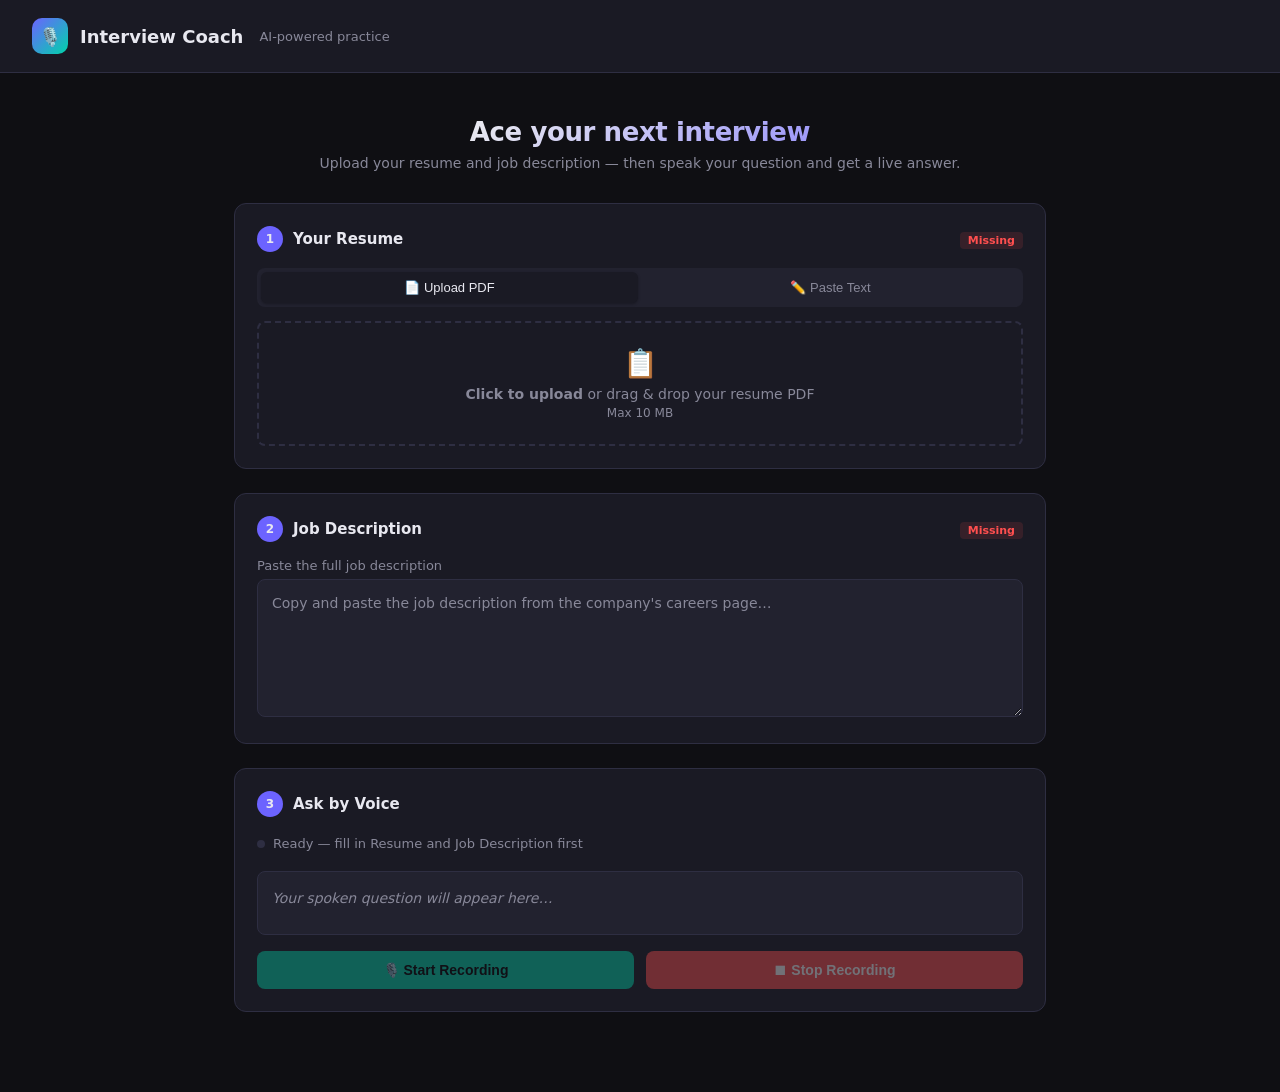
==== public/interview/index.html @ 5d4cbaa8 "Initial commit: AI Interview Coach server" ====
<!DOCTYPE html>
<html lang="en">
<head>
  <meta charset="UTF-8" />
  <meta name="viewport" content="width=device-width, initial-scale=1.0" />
  <title>Interview Coach — AI-Powered Practice</title>
  <style>
    *, *::before, *::after { box-sizing: border-box; margin: 0; padding: 0; }

    :root {
      --bg: #0f0f13;
      --surface: #1a1a24;
      --surface2: #22222f;
      --border: #2e2e42;
      --accent: #6c63ff;
      --accent-glow: rgba(108,99,255,0.2);
      --accent2: #00d4aa;
      --text: #e8e8f0;
      --text-muted: #888899;
      --danger: #ff4f4f;
      --success: #00d4aa;
      --radius: 12px;
      --font: 'Inter', system-ui, -apple-system, sans-serif;
    }

    body {
      background: var(--bg);
      color: var(--text);
      font-family: var(--font);
      min-height: 100vh;
      display: flex;
      flex-direction: column;
      align-items: center;
    }

    header {
      width: 100%;
      padding: 18px 32px;
      display: flex;
      align-items: center;
      gap: 12px;
      border-bottom: 1px solid var(--border);
      background: var(--surface);
    }
    .logo {
      width: 36px; height: 36px;
      background: linear-gradient(135deg, var(--accent), var(--accent2));
      border-radius: 10px;
      display: flex; align-items: center; justify-content: center;
      font-size: 18px;
    }
    header h1 { font-size: 18px; font-weight: 700; }
    header span { font-size: 13px; color: var(--text-muted); margin-left: 4px; }

    .container {
      width: 100%;
      max-width: 860px;
      padding: 36px 24px 80px;
      display: flex;
      flex-direction: column;
      gap: 24px;
    }

    .hero { text-align: center; padding: 8px 0; }
    .hero h2 {
      font-size: 26px; font-weight: 800; letter-spacing: -0.4px;
      background: linear-gradient(135deg, var(--text) 30%, var(--accent));
      -webkit-background-clip: text; -webkit-text-fill-color: transparent;
    }
    .hero p { color: var(--text-muted); margin-top: 8px; font-size: 14px; }

    .card {
      background: var(--surface);
      border: 1px solid var(--border);
      border-radius: var(--radius);
      padding: 22px;
    }
    .card-header {
      display: flex; align-items: center; gap: 10px; margin-bottom: 16px;
    }
    .card-num {
      width: 26px; height: 26px; border-radius: 50%;
      background: var(--accent); font-size: 12px; font-weight: 700;
      display: flex; align-items: center; justify-content: center; flex-shrink: 0;
    }
    .card-num.done { background: var(--accent2); color: #000; }
    .card-title { font-size: 15px; font-weight: 600; }
    .card-badge { margin-left: auto; }
    .badge {
      display: inline-block; padding: 2px 8px; border-radius: 4px;
      font-size: 11px; font-weight: 600;
    }
    .badge-ready { background: rgba(0,212,170,0.15); color: var(--accent2); }
    .badge-missing { background: rgba(255,79,79,0.12); color: var(--danger); }

    label { font-size: 13px; color: var(--text-muted); display: block; margin-bottom: 6px; }

    textarea {
      width: 100%; background: var(--surface2); border: 1px solid var(--border);
      border-radius: 8px; color: var(--text); font-family: var(--font);
      font-size: 14px; padding: 12px 14px; resize: vertical; line-height: 1.6;
      transition: border-color 0.2s; min-height: 110px;
    }
    textarea:focus { outline: none; border-color: var(--accent); }
    textarea::placeholder { color: var(--text-muted); }

    .tabs {
      display: flex; gap: 4px; background: var(--surface2);
      border-radius: 8px; padding: 4px; margin-bottom: 14px;
    }
    .tab {
      flex: 1; padding: 8px; border: none; border-radius: 6px;
      background: transparent; color: var(--text-muted); font-size: 13px;
      font-weight: 500; cursor: pointer; transition: background 0.2s, color 0.2s;
    }
    .tab.active { background: var(--surface); color: var(--text); box-shadow: 0 1px 3px rgba(0,0,0,0.3); }

    .upload-zone {
      border: 2px dashed var(--border); border-radius: 8px; padding: 24px 20px;
      text-align: center; cursor: pointer; transition: border-color 0.2s, background 0.2s;
      position: relative;
    }
    .upload-zone:hover, .upload-zone.drag-over { border-color: var(--accent); background: var(--accent-glow); }
    .upload-zone input[type="file"] { position: absolute; inset: 0; opacity: 0; cursor: pointer; width: 100%; height: 100%; }
    .upload-icon { font-size: 28px; margin-bottom: 6px; }
    .upload-text { font-size: 14px; color: var(--text-muted); }
    .file-badge {
      display: inline-flex; align-items: center; gap: 8px;
      background: rgba(0,212,170,0.12); border: 1px solid var(--accent2);
      color: var(--accent2); border-radius: 6px; padding: 6px 12px; font-size: 13px; margin-top: 10px;
    }
    .file-badge button { background: none; border: none; color: var(--accent2); cursor: pointer; font-size: 16px; }

    /* ── Voice section ── */
    .voice-section { display: flex; flex-direction: column; gap: 16px; }

    .mic-tip {
      background: rgba(108,99,255,0.08); border: 1px solid rgba(108,99,255,0.25);
      border-radius: 8px; padding: 10px 14px; font-size: 13px; color: #a8a4ff;
      cursor: pointer; line-height: 1.5;
    }

    .transcript-wrap { position: relative; }
    .transcript-box {
      background: var(--surface2); border: 1px solid var(--border); border-radius: 8px;
      padding: 14px; min-height: 64px; font-size: 15px; line-height: 1.65; color: var(--text);
      transition: border-color 0.3s;
    }
    .transcript-box.listening { border-color: var(--danger); }
    .transcript-box.has-text { border-color: var(--accent2); }
    .transcript-placeholder { color: var(--text-muted); font-style: italic; font-size: 14px; }

    /* live waveform indicator */
    .wave {
      display: none; align-items: center; gap: 3px; height: 18px; margin-left: 6px;
    }
    .wave.active { display: inline-flex; }
    .wave span {
      display: block; width: 3px; border-radius: 2px; background: var(--danger);
      animation: wave 0.8s ease-in-out infinite;
    }
    .wave span:nth-child(1) { height: 6px; animation-delay: 0s; }
    .wave span:nth-child(2) { height: 14px; animation-delay: 0.1s; }
    .wave span:nth-child(3) { height: 10px; animation-delay: 0.2s; }
    .wave span:nth-child(4) { height: 18px; animation-delay: 0.3s; }
    .wave span:nth-child(5) { height: 10px; animation-delay: 0.4s; }
    .wave span:nth-child(6) { height: 6px; animation-delay: 0.5s; }
    @keyframes wave { 0%,100% { transform: scaleY(0.4); } 50% { transform: scaleY(1); } }

    .status-row {
      display: flex; align-items: center; gap: 8px;
      font-size: 13px; color: var(--text-muted); min-height: 22px;
    }
    .status-dot {
      width: 8px; height: 8px; border-radius: 50%; background: var(--border); flex-shrink: 0;
    }
    .status-dot.recording { background: var(--danger); animation: blink 1s infinite; }
    .status-dot.thinking { background: var(--accent); animation: blink 0.6s infinite; }
    .status-dot.done { background: var(--accent2); animation: none; }
    @keyframes blink { 0%,100% { opacity: 1; } 50% { opacity: 0.2; } }

    .rec-buttons {
      display: flex; gap: 12px;
    }
    .btn {
      display: inline-flex; align-items: center; gap: 8px;
      padding: 11px 22px; border-radius: 8px; font-size: 14px; font-weight: 600;
      cursor: pointer; border: none; transition: opacity 0.2s, transform 0.1s, box-shadow 0.2s;
      flex: 1; justify-content: center;
    }
    .btn:active:not(:disabled) { transform: scale(0.97); }
    .btn:disabled { opacity: 0.38; cursor: not-allowed; }

    .btn-start {
      background: var(--accent2); color: #000;
    }
    .btn-start:hover:not(:disabled) { box-shadow: 0 0 16px rgba(0,212,170,0.4); }

    .btn-stop {
      background: var(--danger); color: #fff;
    }
    .btn-stop:hover:not(:disabled) { box-shadow: 0 0 16px rgba(255,79,79,0.4); }

    .btn-ghost {
      background: var(--surface2); border: 1px solid var(--border); color: var(--text);
      flex: unset; padding: 8px 14px; font-size: 13px;
    }
    .btn-ghost:hover:not(:disabled) { border-color: var(--accent); color: var(--accent); }

    /* ── Answer section ── */
    .answer-card { display: none; }

    .answer-header {
      display: flex; align-items: center; justify-content: space-between; margin-bottom: 14px;
    }
    .answer-header-left { display: flex; align-items: center; gap: 10px; }

    .answer-box {
      background: var(--surface2); border: 1px solid var(--border); border-radius: 8px;
      padding: 18px; min-height: 80px; font-size: 15px; line-height: 1.75; color: var(--text);
      white-space: pre-wrap; position: relative;
    }
    .answer-box.streaming { border-color: var(--accent); }
    .cursor {
      display: inline-block; width: 2px; height: 1em;
      background: var(--accent); margin-left: 1px;
      vertical-align: text-bottom;
      animation: blink 0.8s step-end infinite;
    }
    .cursor.hidden { display: none; }

    .answer-actions {
      display: flex; gap: 8px; margin-top: 12px; flex-wrap: wrap;
    }

    .no-support {
      background: rgba(255,79,79,0.1); border: 1px solid rgba(255,79,79,0.3);
      border-radius: 8px; padding: 12px 16px; font-size: 13px; color: #ff8080; text-align: center;
    }

    @media (max-width: 600px) {
      .container { padding: 20px 14px 60px; }
      header { padding: 14px 16px; }
      .hero h2 { font-size: 22px; }
    }
  </style>
</head>
<body>

<header>
  <div class="logo">🎙️</div>
  <h1>Interview Coach</h1>
  <span>AI-powered practice</span>
</header>

<div class="container">
  <div class="hero">
    <h2>Ace your next interview</h2>
    <p>Upload your resume and job description — then speak your question and get a live answer.</p>
  </div>

  <!-- Step 1: Resume -->
  <div class="card">
    <div class="card-header">
      <div class="card-num" id="num1">1</div>
      <div class="card-title">Your Resume</div>
      <div class="card-badge" id="resume-badge"><span class="badge badge-missing">Missing</span></div>
    </div>
    <div class="tabs">
      <button class="tab active" id="tab-upload" onclick="switchTab('upload')">📄 Upload PDF</button>
      <button class="tab" id="tab-paste" onclick="switchTab('paste')">✏️ Paste Text</button>
    </div>
    <div id="panel-upload">
      <div class="upload-zone" id="drop-zone">
        <input type="file" id="resume-file" accept="application/pdf" />
        <div class="upload-icon">📋</div>
        <div class="upload-text"><strong>Click to upload</strong> or drag & drop your resume PDF</div>
        <div class="upload-text" style="font-size:12px;margin-top:4px">Max 10 MB</div>
      </div>
      <div id="file-badge-wrap" style="display:none">
        <div class="file-badge">
          <span>📄</span><span id="file-name-display"></span>
          <button onclick="clearResume()" title="Remove">✕</button>
        </div>
      </div>
    </div>
    <div id="panel-paste" style="display:none">
      <label for="resume-text">Paste your resume text below</label>
      <textarea id="resume-text" rows="7" placeholder="Paste your resume content here…" oninput="onResumePaste()"></textarea>
    </div>
  </div>

  <!-- Step 2: Job Description -->
  <div class="card">
    <div class="card-header">
      <div class="card-num" id="num2">2</div>
      <div class="card-title">Job Description</div>
      <div class="card-badge" id="jd-badge"><span class="badge badge-missing">Missing</span></div>
    </div>
    <label for="jd-text">Paste the full job description</label>
    <textarea id="jd-text" rows="5" placeholder="Copy and paste the job description from the company's careers page…" oninput="onJdInput()"></textarea>
  </div>

  <!-- Step 3: Voice -->
  <div class="card">
    <div class="card-header">
      <div class="card-num" id="num3">3</div>
      <div class="card-title">Ask by Voice</div>
    </div>

    <div id="no-support-msg" class="no-support" style="display:none">
      Voice recognition isn't supported in this browser. Try Chrome or Edge.
    </div>

    <div id="mic-tip" class="mic-tip" style="display:none" onclick="this.style.display='none'">
      💡 <strong>Mac users:</strong> If Chrome is using your iPhone's mic instead, go to <strong>System Settings → Sound → Input</strong> and select <em>Built-in Microphone</em>. (Tap to dismiss)
    </div>

    <div class="voice-section">
      <div>
        <div class="status-row" id="status-row">
          <div class="status-dot" id="status-dot"></div>
          <span id="status-text">Ready — fill in Resume and Job Description first</span>
          <div class="wave" id="wave">
            <span></span><span></span><span></span><span></span><span></span><span></span>
          </div>
        </div>
      </div>

      <div class="transcript-wrap">
        <div class="transcript-box" id="transcript">
          <span class="transcript-placeholder" id="transcript-placeholder">Your spoken question will appear here…</span>
        </div>
      </div>

      <div class="rec-buttons">
        <button class="btn btn-start" id="start-btn" onclick="startRecording()" disabled>
          🎙️ Start Recording
        </button>
        <button class="btn btn-stop" id="stop-btn" onclick="stopRecording()" disabled>
          ⏹ Stop Recording
        </button>
      </div>
    </div>
  </div>

  <!-- Live Answer -->
  <div class="card answer-card" id="answer-card">
    <div class="answer-header">
      <div class="answer-header-left">
        <div class="card-num done" id="answer-num">✓</div>
        <div class="card-title">AI Coach Answer</div>
      </div>
      <div class="answer-actions" id="answer-actions" style="display:none">
        <button class="btn btn-ghost" id="speak-btn" onclick="speakAnswer()">🔊 Read Aloud</button>
        <button class="btn btn-ghost" id="stop-speak-btn" onclick="stopSpeaking()" style="display:none">⏹ Stop</button>
        <button class="btn btn-ghost" onclick="copyAnswer()">📋 Copy</button>
      </div>
    </div>
    <div class="answer-box" id="answer-box">
      <span id="answer-text"></span><span class="cursor hidden" id="cursor"></span>
    </div>
  </div>
</div>

<script>
  // ── State ──────────────────────────────────────────────────────────────────
  let resumeText = '';
  let recognition = null;
  let isRecording = false;
  let currentQuestion = '';
  let debounceTimer = null;
  let streamController = null; // AbortController for in-flight stream
  let fullAnswer = '';
  let utterance = null;

  // ── Init ───────────────────────────────────────────────────────────────────
  document.addEventListener('DOMContentLoaded', () => {
    initVoice();
    initDragDrop();
    document.getElementById('resume-file').addEventListener('change', onFileSelect);
  });

  // ── Resume ─────────────────────────────────────────────────────────────────
  function switchTab(mode) {
    document.getElementById('panel-upload').style.display = mode === 'upload' ? '' : 'none';
    document.getElementById('panel-paste').style.display  = mode === 'paste'  ? '' : 'none';
    document.getElementById('tab-upload').className = 'tab' + (mode === 'upload' ? ' active' : '');
    document.getElementById('tab-paste').className  = 'tab' + (mode === 'paste'  ? ' active' : '');
    if (mode === 'upload') resumeText = '';
    updateResumeBadge();
    updateStartBtn();
  }

  function initDragDrop() {
    const zone = document.getElementById('drop-zone');
    zone.addEventListener('dragover', e => { e.preventDefault(); zone.classList.add('drag-over'); });
    zone.addEventListener('dragleave', () => zone.classList.remove('drag-over'));
    zone.addEventListener('drop', e => { e.preventDefault(); zone.classList.remove('drag-over'); const f = e.dataTransfer.files[0]; if (f) handleFile(f); });
  }
  function onFileSelect(e) { const f = e.target.files[0]; if (f) handleFile(f); }

  async function handleFile(file) {
    if (file.type !== 'application/pdf') { alert('Please upload a PDF file.'); return; }
    document.getElementById('file-name-display').textContent = file.name;
    document.getElementById('file-badge-wrap').style.display = '';
    document.getElementById('drop-zone').style.display = 'none';
    const form = new FormData();
    form.append('resume', file);
    try {
      const res = await fetch('/api/interview/parse-resume', { method: 'POST', body: form });
      const data = await res.json();
      if (!res.ok) throw new Error(data.message || 'Parse failed');
      resumeText = data.text;
      updateResumeBadge();
      updateStartBtn();
    } catch (err) {
      alert('Could not parse PDF: ' + err.message + '\n\nTry "Paste Text" mode.');
      clearResume();
    }
  }

  function clearResume() {
    resumeText = '';
    document.getElementById('resume-file').value = '';
    document.getElementById('file-badge-wrap').style.display = 'none';
    document.getElementById('drop-zone').style.display = '';
    updateResumeBadge(); updateStartBtn();
  }

  function onResumePaste() {
    resumeText = document.getElementById('resume-text').value.trim();
    updateResumeBadge(); updateStartBtn();
  }

  function updateResumeBadge() {
    const ready = resumeText.length > 10;
    document.getElementById('resume-badge').innerHTML = ready
      ? '<span class="badge badge-ready">✓ Ready</span>'
      : '<span class="badge badge-missing">Missing</span>';
    const n = document.getElementById('num1');
    n.className = 'card-num' + (ready ? ' done' : ''); n.textContent = ready ? '✓' : '1';
  }

  function onJdInput() {
    const ready = document.getElementById('jd-text').value.trim().length > 10;
    document.getElementById('jd-badge').innerHTML = ready
      ? '<span class="badge badge-ready">✓ Ready</span>'
      : '<span class="badge badge-missing">Missing</span>';
    const n = document.getElementById('num2');
    n.className = 'card-num' + (ready ? ' done' : ''); n.textContent = ready ? '✓' : '2';
    updateStartBtn();
  }

  function contextReady() {
    return resumeText.length > 10 && document.getElementById('jd-text').value.trim().length > 10;
  }

  function updateStartBtn() {
    const ok = contextReady();
    document.getElementById('start-btn').disabled = !ok || isRecording;
    if (ok && !isRecording) {
      setStatus('', 'Ready — click Start Recording and speak your question');
    } else if (!ok) {
      setStatus('', 'Ready — fill in Resume and Job Description first');
    }
  }

  // ── Status helpers ─────────────────────────────────────────────────────────
  function setStatus(mode, text) {
    const dot = document.getElementById('status-dot');
    const wave = document.getElementById('wave');
    dot.className = 'status-dot' + (mode ? ' ' + mode : '');
    document.getElementById('status-text').textContent = text;
    wave.className = 'wave' + (mode === 'recording' ? ' active' : '');
  }

  // ── Voice recognition ──────────────────────────────────────────────────────
  function initVoice() {
    const SR = window.SpeechRecognition || window.webkitSpeechRecognition;
    if (!SR) {
      document.getElementById('no-support-msg').style.display = '';
      document.getElementById('start-btn').disabled = true;
      return;
    }
    if (/Mac/.test(navigator.userAgent)) {
      document.getElementById('mic-tip').style.display = '';
    }

    recognition = new SR();
    recognition.continuous = true;
    recognition.interimResults = true;
    recognition.lang = 'en-US';

    recognition.onresult = (e) => {
      let interim = '';
      for (let i = e.resultIndex; i < e.results.length; i++) {
        if (e.results[i].isFinal) {
          currentQuestion = (currentQuestion + ' ' + e.results[i][0].transcript).trim();
          // Reset debounce: fire answer 1.8s after last final chunk
          clearTimeout(debounceTimer);
          debounceTimer = setTimeout(triggerAnswer, 1800);
        } else {
          interim += e.results[i][0].transcript;
        }
      }
      // Show final + live interim
      const display = (currentQuestion + (interim ? ' ' + interim : '')).trim();
      showTranscript(display);
    };

    recognition.onend = () => {
      // Keep alive while recording
      if (isRecording) { try { recognition.start(); } catch (_) {} }
    };

    recognition.onerror = (e) => {
      if (e.error === 'no-speech' || e.error === 'aborted') return;
      console.error('Speech error:', e.error);
      setStatus('', 'Mic error: ' + e.error);
    };
  }

  function showTranscript(text) {
    const box = document.getElementById('transcript');
    const ph  = document.getElementById('transcript-placeholder');
    if (text) {
      ph.style.display = 'none';
      box.childNodes.forEach(n => { if (n !== ph) n.remove(); });
      box.insertBefore(document.createTextNode(text), ph);
      box.className = 'transcript-box' + (isRecording ? ' listening' : ' has-text');
    } else {
      ph.style.display = '';
      box.childNodes.forEach(n => { if (n !== ph) n.remove(); });
      box.className = 'transcript-box' + (isRecording ? ' listening' : '');
    }
  }

  function startRecording() {
    if (!recognition || isRecording) return;
    // Clear previous state
    currentQuestion = '';
    clearTimeout(debounceTimer);
    showTranscript('');
    isRecording = true;

    document.getElementById('start-btn').disabled = true;
    document.getElementById('stop-btn').disabled = false;
    setStatus('recording', 'Listening… speak your interview question');

    try { recognition.start(); } catch (_) {}
  }

  function stopRecording() {
    if (!isRecording) return;
    isRecording = false;
    clearTimeout(debounceTimer);
    try { recognition.stop(); } catch (_) {}

    document.getElementById('start-btn').disabled = !contextReady();
    document.getElementById('stop-btn').disabled = true;
    setStatus('done', 'Recording stopped');

    // If there's a question captured, trigger the answer
    if (currentQuestion.trim()) triggerAnswer();
  }

  // ── Streaming answer ───────────────────────────────────────────────────────
  async function triggerAnswer() {
    clearTimeout(debounceTimer);
    const question = currentQuestion.trim();
    if (!question || !contextReady()) return;

    // Reset immediately so next speech starts a fresh question
    currentQuestion = '';
    showTranscript('');

    // Cancel any in-flight stream
    if (streamController) { streamController.abort(); streamController = null; }
    stopSpeaking();

    const jd = document.getElementById('jd-text').value.trim();

    // Show answer card
    const card = document.getElementById('answer-card');
    card.style.display = 'block';
    card.scrollIntoView({ behavior: 'smooth', block: 'nearest' });

    const answerText = document.getElementById('answer-text');
    const cursor     = document.getElementById('cursor');
    const actions    = document.getElementById('answer-actions');
    const box        = document.getElementById('answer-box');

    answerText.textContent = '';
    fullAnswer = '';
    cursor.className = 'cursor';
    box.className = 'answer-box streaming';
    actions.style.display = 'none';

    setStatus('thinking', 'Generating answer…');

    streamController = new AbortController();

    try {
      const res = await fetch('/api/interview/answer-stream', {
        method: 'POST',
        headers: { 'Content-Type': 'application/json' },
        body: JSON.stringify({ resume: resumeText, jobDescription: jd, question }),
        signal: streamController.signal,
      });

      if (!res.ok) {
        const err = await res.json().catch(() => ({}));
        throw new Error(err.message || 'Server error');
      }

      const reader = res.body.getReader();
      const decoder = new TextDecoder();
      let buffer = '';

      while (true) {
        const { done, value } = await reader.read();
        if (done) break;
        buffer += decoder.decode(value, { stream: true });

        // Parse SSE lines
        const lines = buffer.split('\n');
        buffer = lines.pop(); // keep incomplete line

        for (const line of lines) {
          if (!line.startsWith('data: ')) continue;
          const payload = line.slice(6).trim();
          if (payload === '[DONE]') break;
          try {
            const obj = JSON.parse(payload);
            if (obj.error) throw new Error(obj.error);
            if (obj.text) {
              fullAnswer += obj.text;
              answerText.textContent = fullAnswer;
            }
          } catch (parseErr) {
            if (parseErr.message !== 'Unexpected end of JSON input') throw parseErr;
          }
        }
      }

      // Done streaming
      cursor.className = 'cursor hidden';
      box.className = 'answer-box';
      actions.style.display = 'flex';
      setStatus('done', 'Answer ready — start recording to ask another question');

    } catch (err) {
      if (err.name === 'AbortError') return; // cancelled intentionally
      cursor.className = 'cursor hidden';
      box.className = 'answer-box';
      answerText.textContent = '⚠️ ' + err.message;
      setStatus('', err.message);
    } finally {
      streamController = null;
    }
  }

  // ── TTS ───────────────────────────────────────────────────────────────────
  function speakAnswer() {
    if (!fullAnswer || !window.speechSynthesis) return;
    stopSpeaking();
    utterance = new SpeechSynthesisUtterance(fullAnswer);
    utterance.rate = 0.95;
    utterance.onstart = () => { document.getElementById('speak-btn').style.display = 'none'; document.getElementById('stop-speak-btn').style.display = ''; };
    utterance.onend = utterance.onerror = () => { document.getElementById('speak-btn').style.display = ''; document.getElementById('stop-speak-btn').style.display = 'none'; };
    window.speechSynthesis.speak(utterance);
  }

  function stopSpeaking() {
    if (window.speechSynthesis) window.speechSynthesis.cancel();
    const sb = document.getElementById('speak-btn');
    const ss = document.getElementById('stop-speak-btn');
    if (sb) sb.style.display = '';
    if (ss) ss.style.display = 'none';
  }

  function copyAnswer() {
    if (!fullAnswer) return;
    navigator.clipboard.writeText(fullAnswer).then(() => {
      const btn = event.currentTarget;
      const orig = btn.textContent;
      btn.textContent = '✅ Copied!';
      setTimeout(() => btn.textContent = orig, 2000);
    });
  }
</script>
</body>
</html>
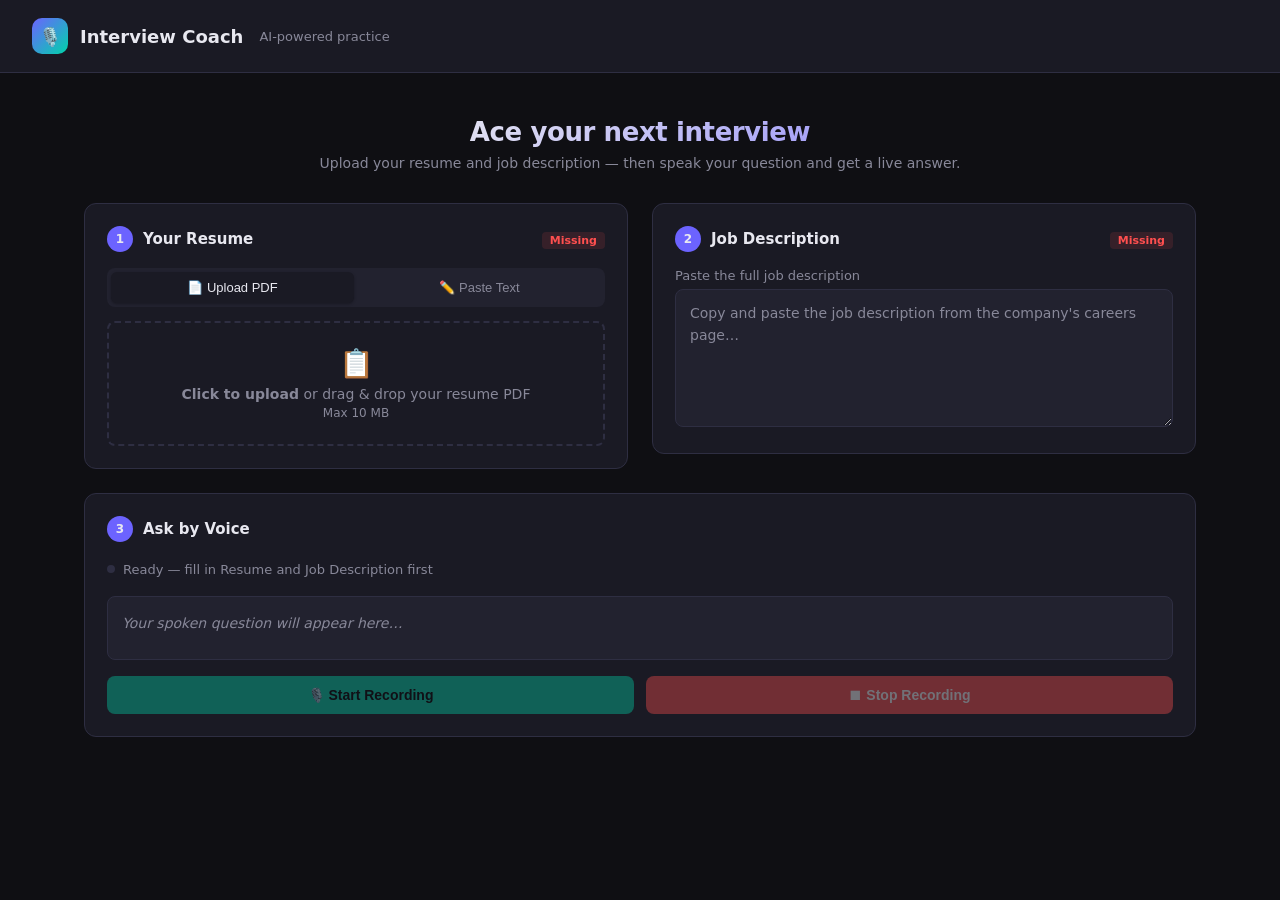
==== commit 760d4ba7: "Layout: Resume+JD side by side, Voice+Answer side by side" ====
--- a/public/interview/index.html
+++ b/public/interview/index.html
@@ -54,11 +54,21 @@
 
     .container {
       width: 100%;
-      max-width: 860px;
+      max-width: 1160px;
       padding: 36px 24px 80px;
       display: flex;
       flex-direction: column;
       gap: 24px;
+    }
+
+    .row {
+      display: flex;
+      gap: 24px;
+      align-items: flex-start;
+    }
+    .row > .card {
+      flex: 1;
+      min-width: 0;
     }
 
     .hero { text-align: center; padding: 8px 0; }
@@ -238,10 +248,11 @@
       border-radius: 8px; padding: 12px 16px; font-size: 13px; color: #ff8080; text-align: center;
     }
 
-    @media (max-width: 600px) {
+    @media (max-width: 768px) {
       .container { padding: 20px 14px 60px; }
       header { padding: 14px 16px; }
       .hero h2 { font-size: 22px; }
+      .row { flex-direction: column; }
     }
   </style>
 </head>
@@ -258,6 +269,9 @@
     <h2>Ace your next interview</h2>
     <p>Upload your resume and job description — then speak your question and get a live answer.</p>
   </div>
+
+  <!-- Row 1: Resume + Job Description -->
+  <div class="row">
 
   <!-- Step 1: Resume -->
   <div class="card">
@@ -301,6 +315,11 @@
     <textarea id="jd-text" rows="5" placeholder="Copy and paste the job description from the company's careers page…" oninput="onJdInput()"></textarea>
   </div>
 
+  </div><!-- end row 1 -->
+
+  <!-- Row 2: Voice + Answer -->
+  <div class="row" id="voice-answer-row">
+
   <!-- Step 3: Voice -->
   <div class="card">
     <div class="card-header">
@@ -342,7 +361,7 @@
         </button>
       </div>
     </div>
-  </div>
+  </div><!-- end voice card -->
 
   <!-- Live Answer -->
   <div class="card answer-card" id="answer-card">
@@ -360,7 +379,9 @@
     <div class="answer-box" id="answer-box">
       <span id="answer-text"></span><span class="cursor hidden" id="cursor"></span>
     </div>
-  </div>
+  </div><!-- end answer card -->
+
+  </div><!-- end row 2 -->
 </div>
 
 <script>
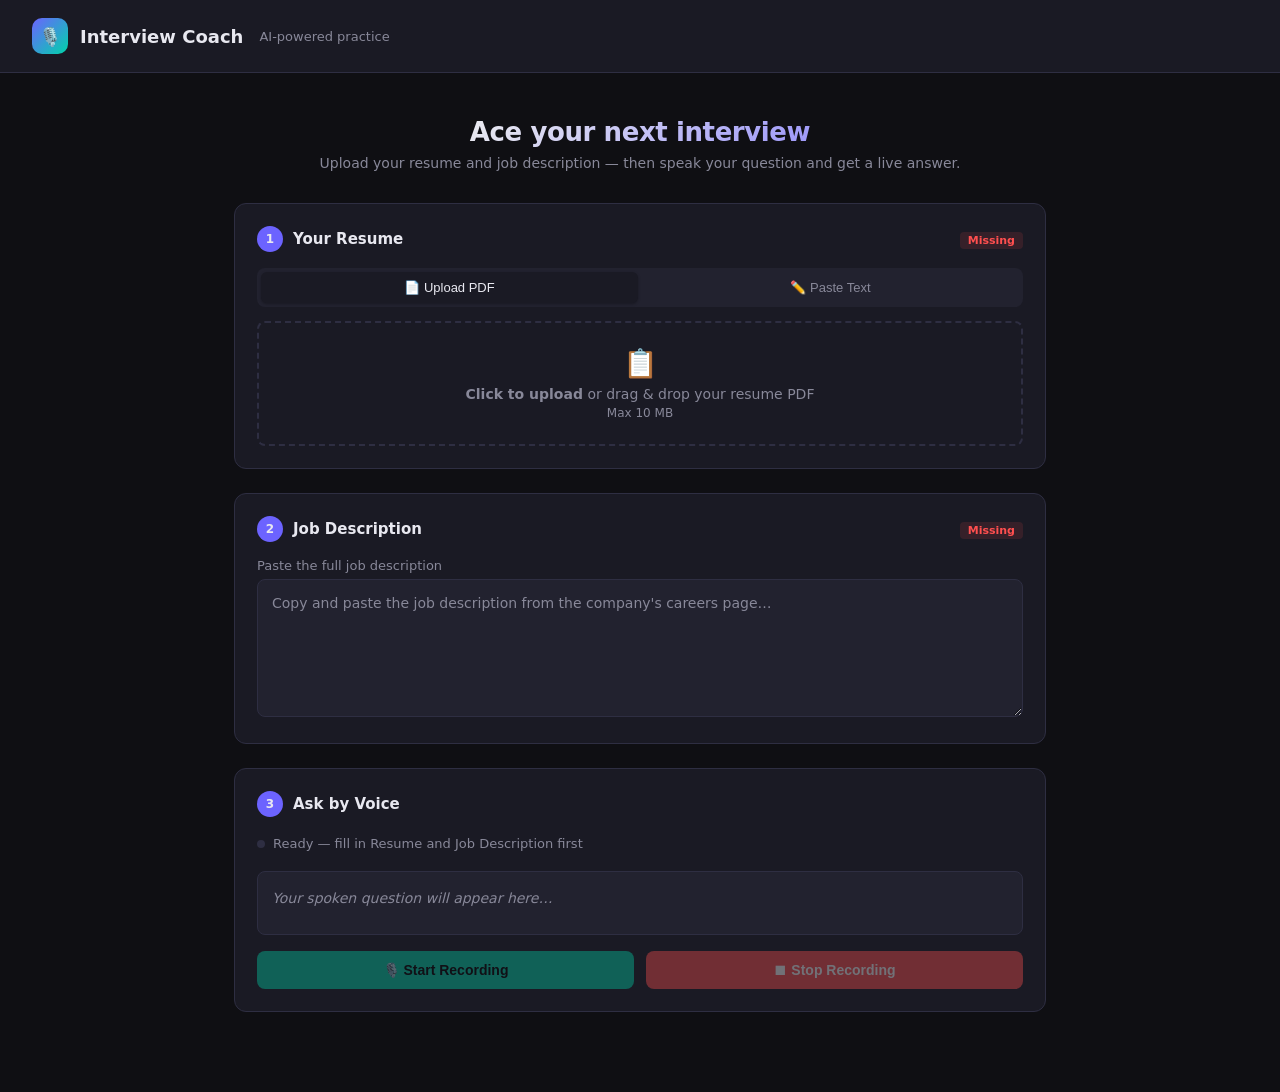
==== commit ea328cbb: "Revert "Layout: Resume+JD side by side, Voice+Answer side by side" This reverts commit 760d4ba74725a" ====
--- a/public/interview/index.html
+++ b/public/interview/index.html
@@ -54,21 +54,11 @@
 
     .container {
       width: 100%;
-      max-width: 1160px;
+      max-width: 860px;
       padding: 36px 24px 80px;
       display: flex;
       flex-direction: column;
       gap: 24px;
-    }
-
-    .row {
-      display: flex;
-      gap: 24px;
-      align-items: flex-start;
-    }
-    .row > .card {
-      flex: 1;
-      min-width: 0;
     }
 
     .hero { text-align: center; padding: 8px 0; }
@@ -248,11 +238,10 @@
       border-radius: 8px; padding: 12px 16px; font-size: 13px; color: #ff8080; text-align: center;
     }
 
-    @media (max-width: 768px) {
+    @media (max-width: 600px) {
       .container { padding: 20px 14px 60px; }
       header { padding: 14px 16px; }
       .hero h2 { font-size: 22px; }
-      .row { flex-direction: column; }
     }
   </style>
 </head>
@@ -269,9 +258,6 @@
     <h2>Ace your next interview</h2>
     <p>Upload your resume and job description — then speak your question and get a live answer.</p>
   </div>
-
-  <!-- Row 1: Resume + Job Description -->
-  <div class="row">
 
   <!-- Step 1: Resume -->
   <div class="card">
@@ -315,11 +301,6 @@
     <textarea id="jd-text" rows="5" placeholder="Copy and paste the job description from the company's careers page…" oninput="onJdInput()"></textarea>
   </div>
 
-  </div><!-- end row 1 -->
-
-  <!-- Row 2: Voice + Answer -->
-  <div class="row" id="voice-answer-row">
-
   <!-- Step 3: Voice -->
   <div class="card">
     <div class="card-header">
@@ -361,7 +342,7 @@
         </button>
       </div>
     </div>
-  </div><!-- end voice card -->
+  </div>
 
   <!-- Live Answer -->
   <div class="card answer-card" id="answer-card">
@@ -379,9 +360,7 @@
     <div class="answer-box" id="answer-box">
       <span id="answer-text"></span><span class="cursor hidden" id="cursor"></span>
     </div>
-  </div><!-- end answer card -->
-
-  </div><!-- end row 2 -->
+  </div>
 </div>
 
 <script>
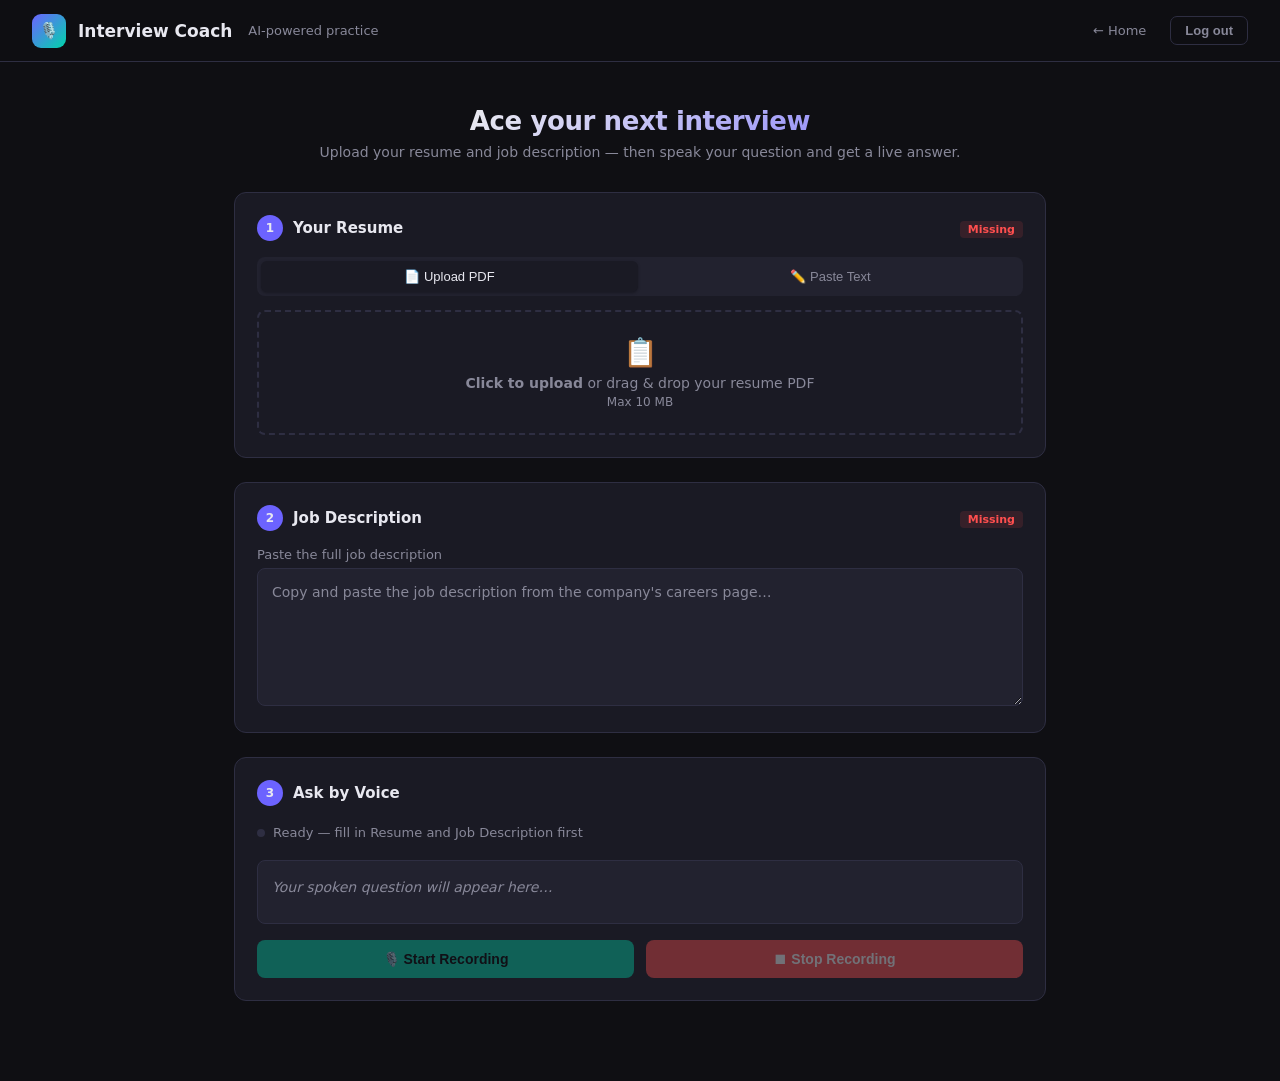
==== commit 1cedc209: "Add home page, auth, login/register, protect interview route - public/index.html: landing page with " ====
--- a/public/interview/index.html
+++ b/public/interview/index.html
@@ -4,6 +4,7 @@
   <meta charset="UTF-8" />
   <meta name="viewport" content="width=device-width, initial-scale=1.0" />
   <title>Interview Coach — AI-Powered Practice</title>
+  <script src="/auth.js"></script>
   <style>
     *, *::before, *::after { box-sizing: border-box; margin: 0; padding: 0; }
 
@@ -35,22 +36,35 @@
 
     header {
       width: 100%;
-      padding: 18px 32px;
+      padding: 0 32px;
+      height: 62px;
       display: flex;
       align-items: center;
       gap: 12px;
       border-bottom: 1px solid var(--border);
-      background: var(--surface);
+      background: rgba(15,15,19,0.85);
+      backdrop-filter: blur(12px);
+      position: sticky; top: 0; z-index: 50;
     }
     .logo {
-      width: 36px; height: 36px;
+      width: 34px; height: 34px;
       background: linear-gradient(135deg, var(--accent), var(--accent2));
-      border-radius: 10px;
+      border-radius: 9px;
       display: flex; align-items: center; justify-content: center;
-      font-size: 18px;
-    }
-    header h1 { font-size: 18px; font-weight: 700; }
+      font-size: 16px;
+    }
+    header h1 { font-size: 17px; font-weight: 700; }
     header span { font-size: 13px; color: var(--text-muted); margin-left: 4px; }
+    .header-right { margin-left: auto; display: flex; align-items: center; gap: 10px; }
+    .header-user { font-size: 13px; color: var(--text-muted); }
+    .header-home { font-size: 13px; color: var(--text-muted); text-decoration: none; }
+    .header-home:hover { color: var(--text); }
+    .btn-logout {
+      padding: 6px 14px; border-radius: 7px; font-size: 13px; font-weight: 600;
+      background: transparent; border: 1px solid var(--border); color: var(--text-muted);
+      cursor: pointer; transition: border-color 0.2s, color 0.2s;
+    }
+    .btn-logout:hover { border-color: var(--danger); color: var(--danger); }
 
     .container {
       width: 100%;
@@ -251,6 +265,11 @@
   <div class="logo">🎙️</div>
   <h1>Interview Coach</h1>
   <span>AI-powered practice</span>
+  <div class="header-right">
+    <a href="/" class="header-home">← Home</a>
+    <span class="header-user" id="header-user"></span>
+    <button class="btn-logout" onclick="Auth.logout()">Log out</button>
+  </div>
 </header>
 
 <div class="container">
@@ -364,6 +383,12 @@
 </div>
 
 <script>
+  // ── Auth guard ─────────────────────────────────────────────────────────────
+  const _session = Auth.requireAuth();
+  if (_session) {
+    document.getElementById('header-user').textContent = '👤 ' + _session.username;
+  }
+
   // ── State ──────────────────────────────────────────────────────────────────
   let resumeText = '';
   let recognition = null;
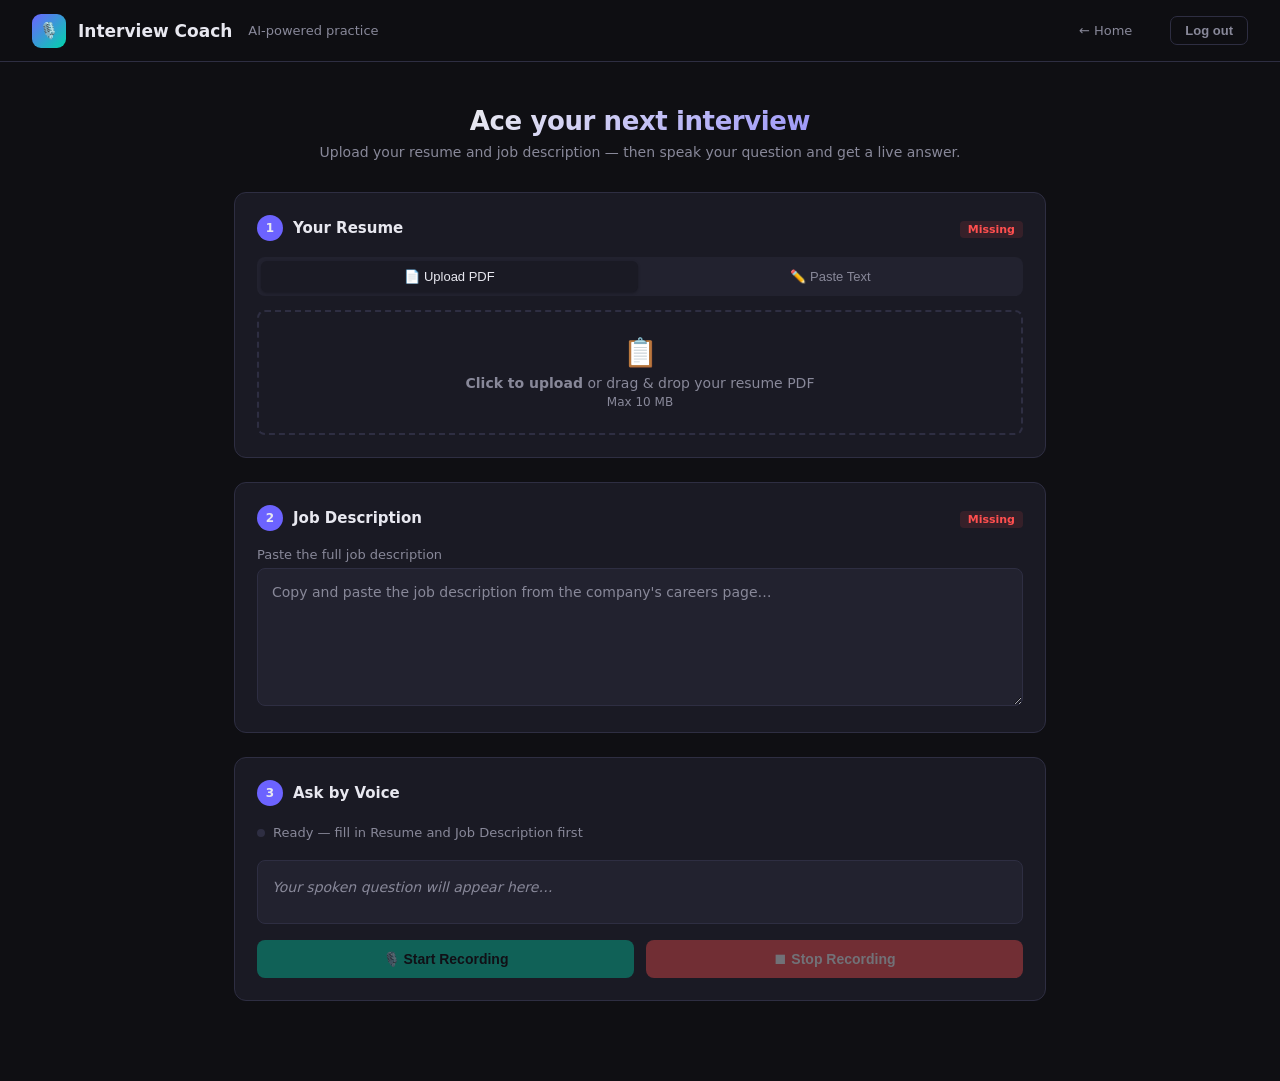
==== commit 3f7a2678: "Add admin dashboard, pricing page, ad zones, and question limits - Admin dashboard with user metrics" ====
--- a/public/interview/index.html
+++ b/public/interview/index.html
@@ -57,8 +57,17 @@
     header span { font-size: 13px; color: var(--text-muted); margin-left: 4px; }
     .header-right { margin-left: auto; display: flex; align-items: center; gap: 10px; }
     .header-user { font-size: 13px; color: var(--text-muted); }
+    .header-quota { font-size: 12px; color: var(--text-muted); }
+    .header-quota.warn { color: var(--danger); }
     .header-home { font-size: 13px; color: var(--text-muted); text-decoration: none; }
     .header-home:hover { color: var(--text); }
+    .btn-nav-filled {
+      background: var(--accent); color: #fff;
+      border-radius: 7px; font-size: 14px; font-weight: 600;
+      cursor: pointer; border: none; transition: box-shadow 0.2s;
+      text-decoration: none;
+    }
+    .btn-nav-filled:hover { box-shadow: 0 0 16px rgba(108,99,255,0.45); }
     .btn-logout {
       padding: 6px 14px; border-radius: 7px; font-size: 13px; font-weight: 600;
       background: transparent; border: 1px solid var(--border); color: var(--text-muted);
@@ -267,7 +276,10 @@
   <span>AI-powered practice</span>
   <div class="header-right">
     <a href="/" class="header-home">← Home</a>
+    <a href="/admin.html" id="admin-link" class="header-home" style="display:none">⚙️ Admin</a>
     <span class="header-user" id="header-user"></span>
+    <span class="header-quota" id="header-quota"></span>
+    <a href="/pricing.html" id="upgrade-btn" class="btn-nav-filled" style="display:none;font-size:12px;padding:5px 12px">⚡ Upgrade</a>
     <button class="btn-logout" onclick="Auth.logout()">Log out</button>
   </div>
 </header>
@@ -387,6 +399,25 @@
   const _session = Auth.requireAuth();
   if (_session) {
     document.getElementById('header-user').textContent = '👤 ' + _session.username;
+  }
+
+  if (_session && _session.role === 'admin') {
+    document.getElementById('admin-link').style.display = '';
+  }
+
+  function updateQuota() {
+    const el = document.getElementById('header-quota');
+    if (!el) return;
+    const rem = Auth.getRemainingQuestions();
+    if (rem === Infinity) { el.textContent = ''; return; }
+    el.textContent = rem + ' questions left today';
+    el.className = 'header-quota' + (rem <= 3 ? ' warn' : '');
+  }
+  updateQuota();
+
+  const upgradeBtn = document.getElementById('upgrade-btn');
+  if (upgradeBtn && _session && _session.role !== 'admin' && _session.plan !== 'pro') {
+    upgradeBtn.style.display = '';
   }
 
   // ── State ──────────────────────────────────────────────────────────────────
@@ -592,6 +623,20 @@
 
   // ── Streaming answer ───────────────────────────────────────────────────────
   async function triggerAnswer() {
+    if (!Auth.canAskQuestion()) {
+      showTranscript('');
+      setStatus('', 'Daily limit reached — upgrade to Pro for unlimited questions');
+      const card = document.getElementById('answer-card');
+      card.style.display = 'block';
+      document.getElementById('answer-text').textContent = '⚠️ You\'ve used all 10 free questions for today. Upgrade to Pro for unlimited access.';
+      document.getElementById('answer-actions').style.display = 'none';
+      document.getElementById('cursor').className = 'cursor hidden';
+      document.getElementById('answer-box').className = 'answer-box';
+      return;
+    }
+    Auth.incrementQuestionCount();
+    updateQuota();
+
     clearTimeout(debounceTimer);
     const question = currentQuestion.trim();
     if (!question || !contextReady()) return;
